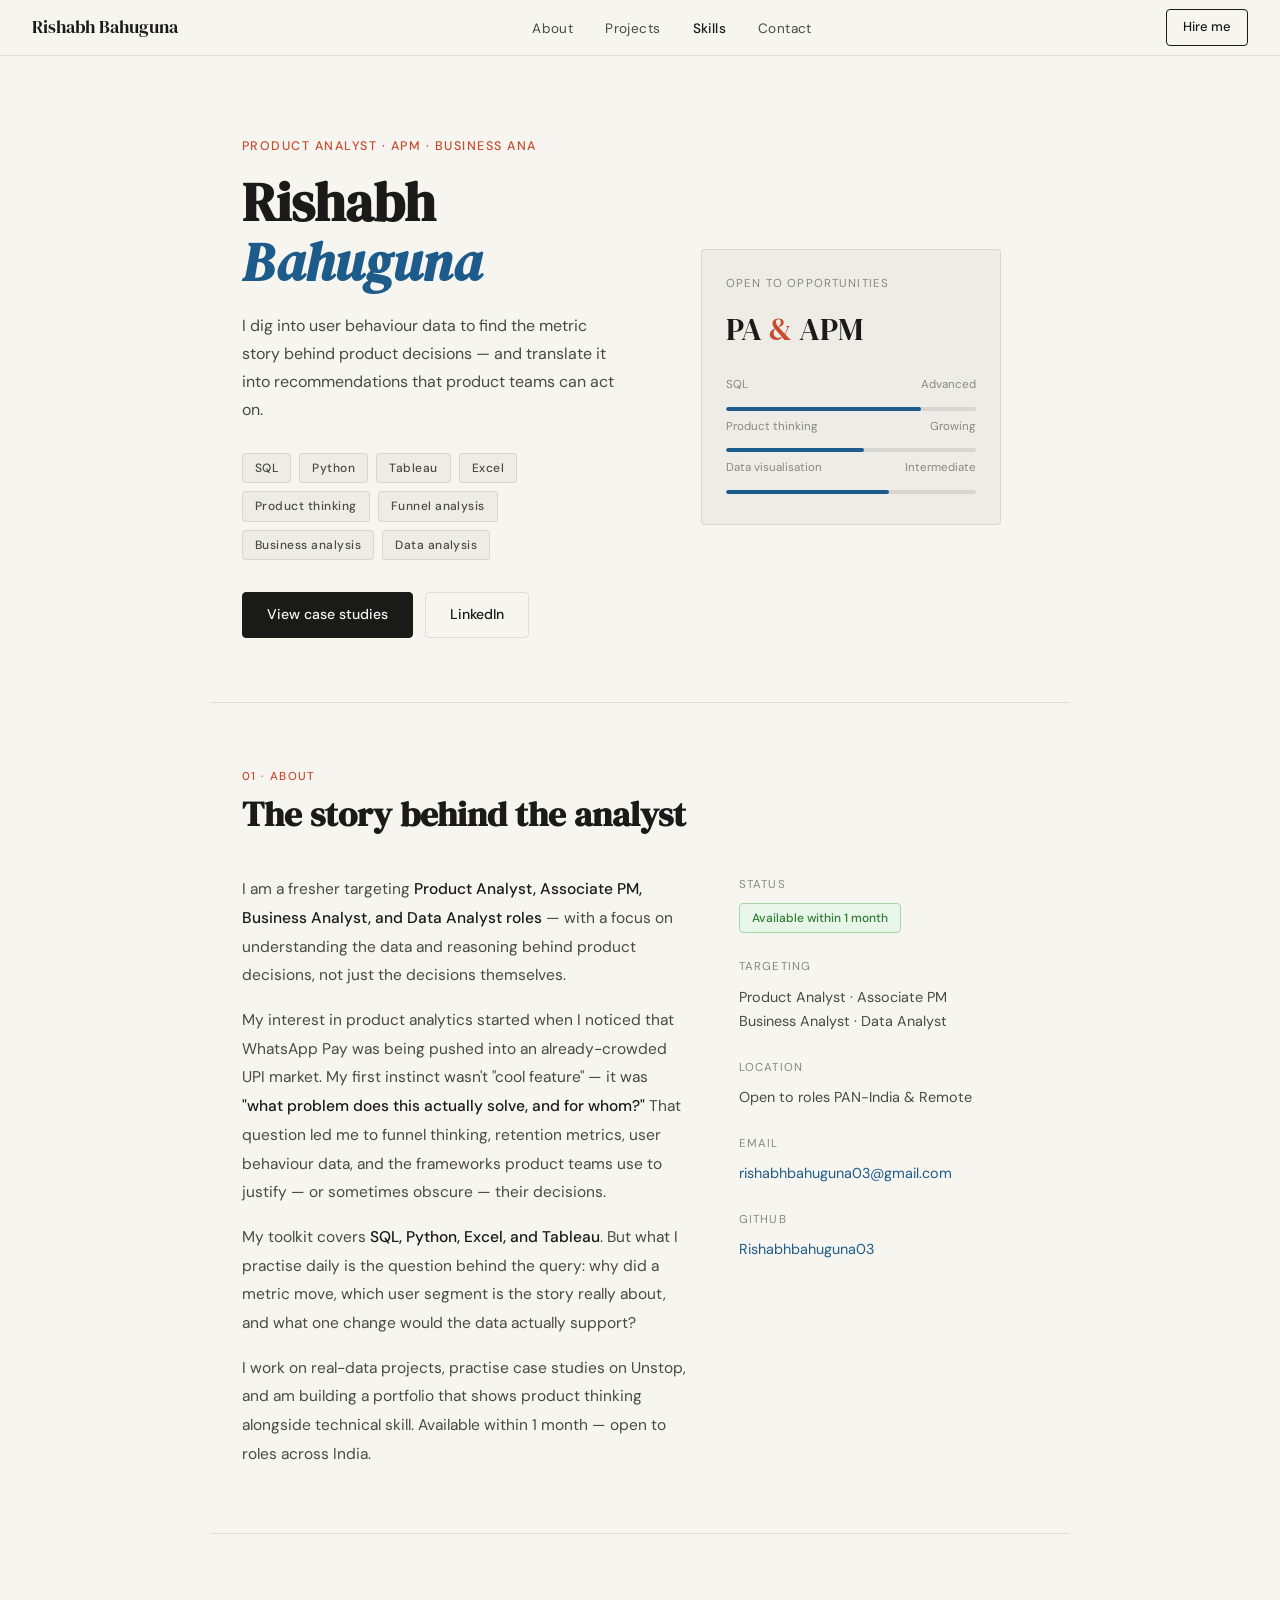
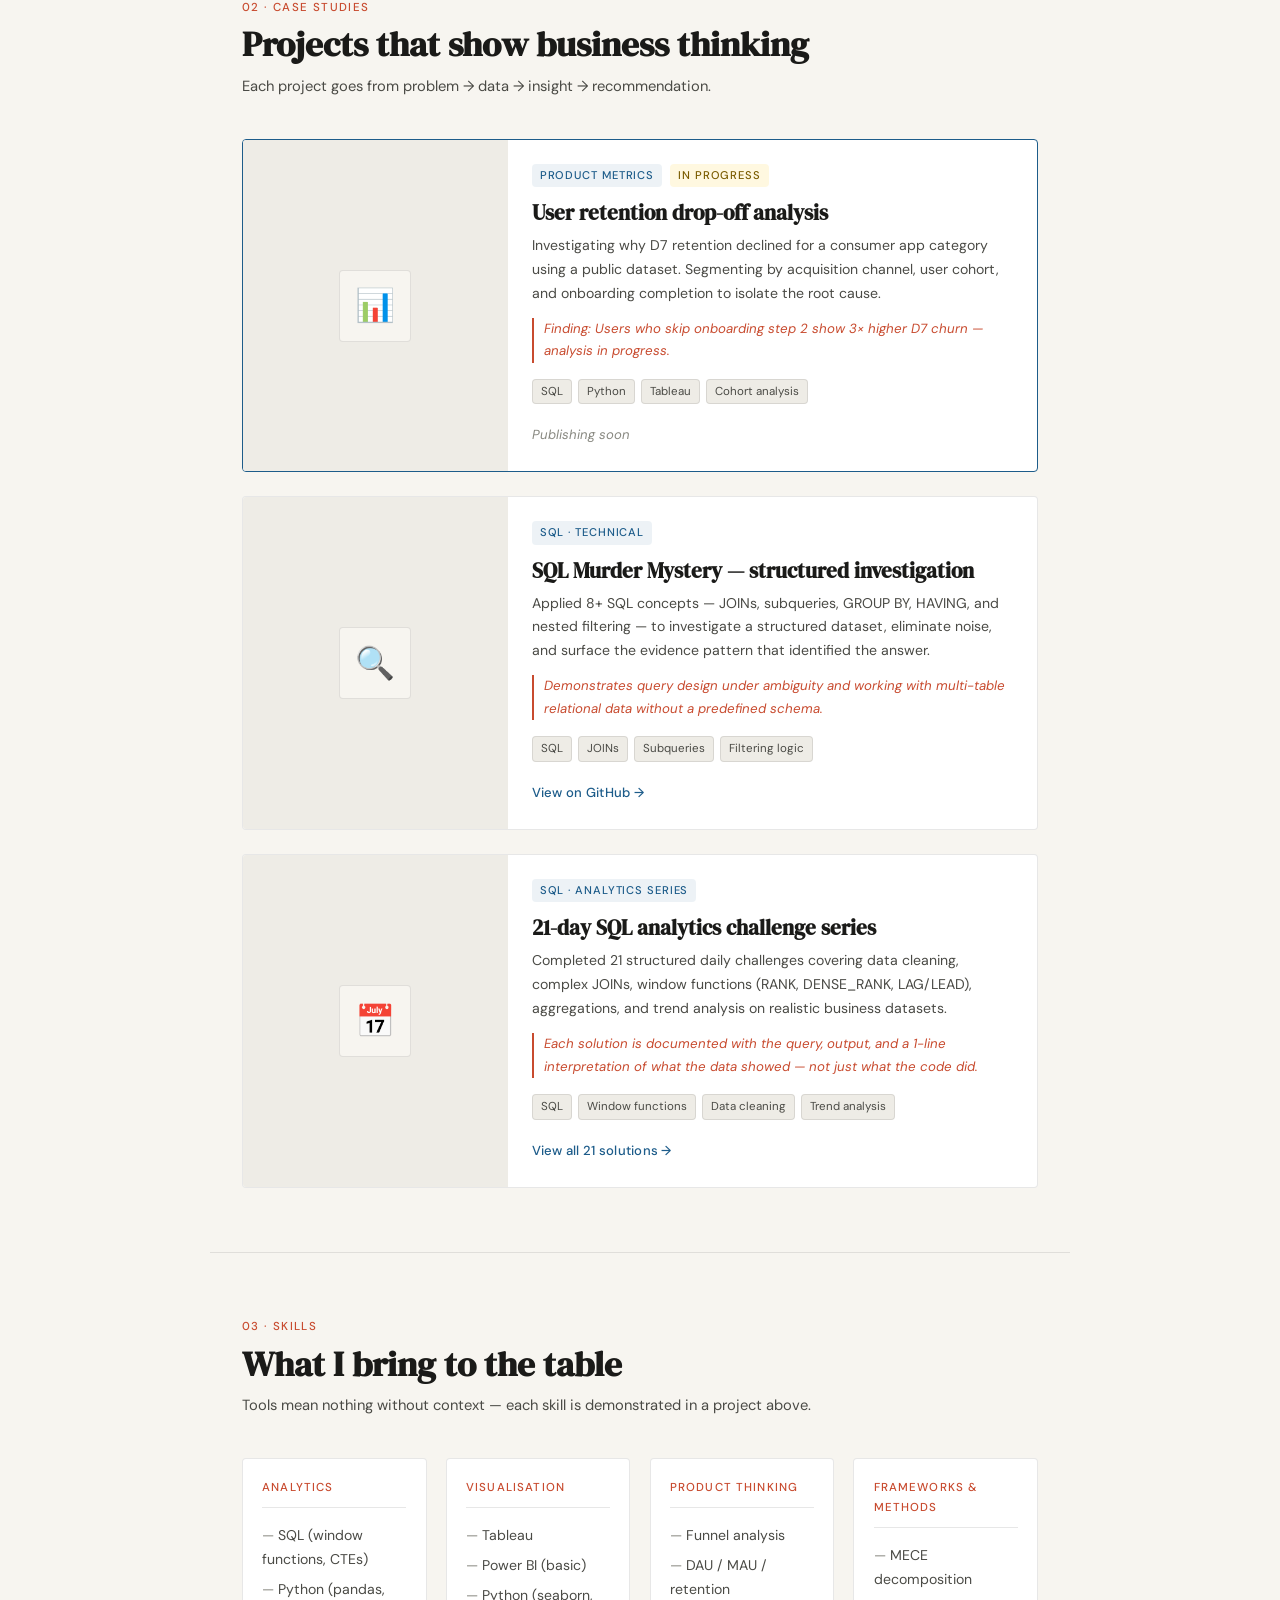
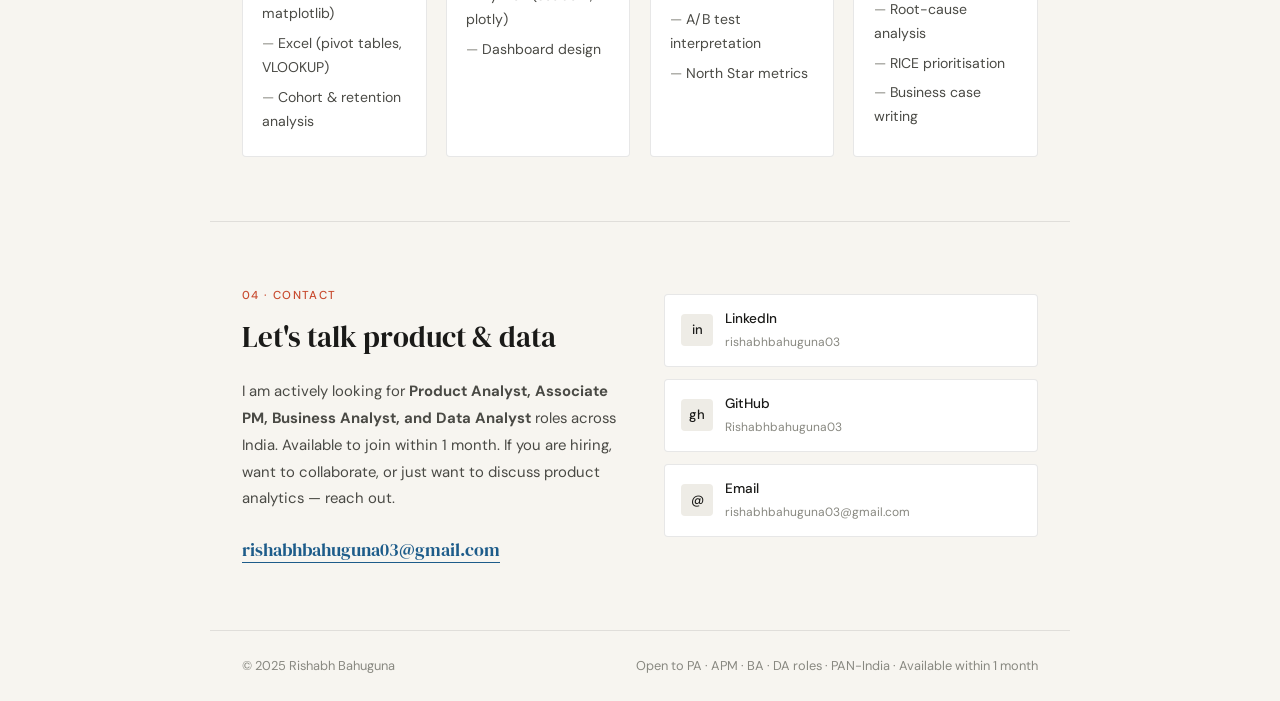
==== index_phase2.html @ 56e6f280 "updated all sections" ====
<!DOCTYPE html>
<html lang="en">
<head>
  <meta charset="UTF-8" />
  <meta name="viewport" content="width=device-width, initial-scale=1.0" />

  <!-- SEO -->
  <title>Rishabh Bahuguna · Product Analyst</title>
  <meta name="description" content="Aspiring Product Analyst and APM. I dig into user behaviour data to find the metric story behind product decisions." />
  <meta name="author" content="Rishabh Bahuguna" />

  <!-- Open Graph (for LinkedIn / WhatsApp previews) -->
  <meta property="og:title"       content="Rishabh Bahuguna · Product Analyst" />
  <meta property="og:description" content="Aspiring Product Analyst & APM · SQL · Python · Tableau · Product thinking" />
  <meta property="og:url"         content="https://rishabhbahuguna03.github.io/" />
  <meta property="og:type"        content="website" />

  <!-- Fonts -->
  <link rel="preconnect" href="https://fonts.googleapis.com" />
  <link rel="preconnect" href="https://fonts.gstatic.com" crossorigin />
  <link href="https://fonts.googleapis.com/css2?family=DM+Serif+Display:ital@0;1&family=DM+Sans:wght@300;400;500&display=swap" rel="stylesheet" />

  <!-- Stylesheet -->
  <link rel="stylesheet" href="assets/css/style.css" />
</head>
<body>

<!-- ═══════════════════════════════════════════════════════════
     NAVIGATION
════════════════════════════════════════════════════════════ -->
<nav>
  <a class="nav-logo" href="#">Rishabh Bahuguna</a>

  <ul class="nav-links">
    <li><a href="#about">About</a></li>
    <li><a href="#projects">Projects</a></li>
    <li><a href="#skills">Skills</a></li>
    <li><a href="#contact">Contact</a></li>
  </ul>

  <!-- Mobile hamburger -->
  <button class="nav-hamburger" aria-label="Toggle menu" aria-expanded="false">
    <span></span><span></span><span></span>
  </button>

  <a class="nav-cta" href="mailto:rishabhbahuguna03@gmail.com">Hire me</a>
</nav>

<!-- Mobile dropdown menu -->
<div class="mobile-menu">
  <a href="#about">About</a>
  <a href="#projects">Projects</a>
  <a href="#skills">Skills</a>
  <a href="#contact">Contact</a>
</div>


<!-- ═══════════════════════════════════════════════════════════
     HERO
════════════════════════════════════════════════════════════ -->
<div class="hero">
  <div class="hero-text">
    <!-- EDIT: Change this line to update the eyebrow text -->
    <div class="hero-eyebrow fade-up">Product Analyst · APM · Business Analyst · Data Analyst</div>

    <!-- EDIT: Your name — keep the <em> tag on your last name for the italic style -->
    <h1 class="hero-name fade-up delay-1">
      Rishabh<br><em>Bahuguna</em>
    </h1>

    <!-- EDIT: Your one-line pitch -->
    <p class="hero-desc fade-up delay-2">
      I dig into user behaviour data to find the metric story behind product decisions — and translate it into recommendations that product teams can act on.
    </p>

    <!-- EDIT: Add or remove skill tags here -->
    <div class="hero-tags fade-up delay-3">
      <span class="tag">SQL</span>
      <span class="tag">Python</span>
      <span class="tag">Tableau</span>
      <span class="tag">Excel</span>
      <span class="tag">Product thinking</span>
      <span class="tag">Funnel analysis</span>
      <span class="tag">Business analysis</span>
      <span class="tag">Data analysis</span>
    </div>

    <div class="hero-btns fade-up delay-4">
      <a class="btn-primary" href="#projects">View case studies</a>
      <a class="btn-outline" href="https://www.linkedin.com/in/rishabhbahuguna03" target="_blank" rel="noopener">LinkedIn</a>
    </div>
  </div>

  <!-- Animated skill card — edit the data-width values (max "100%") -->
  <div class="hero-visual fade-up delay-2">
    <div class="hero-card">
      <div class="hero-card-label">Open to opportunities</div>
      <div class="hero-card-stat">PA <span>&</span> APM</div>

      <div class="mini-bar-label"><span>SQL</span><span>Advanced</span></div>
      <div class="mini-bar">
        <div class="mini-bar-fill" data-width="78%"></div>
      </div>

      <div class="mini-bar-label"><span>Product thinking</span><span>Growing</span></div>
      <div class="mini-bar">
        <div class="mini-bar-fill" data-width="55%"></div>
      </div>

      <div class="mini-bar-label"><span>Data visualisation</span><span>Intermediate</span></div>
      <div class="mini-bar">
        <div class="mini-bar-fill" data-width="65%"></div>
      </div>
    </div>
  </div>
</div>

<hr class="divider" />


<!-- ═══════════════════════════════════════════════════════════
     ABOUT
════════════════════════════════════════════════════════════ -->
<section id="about">
  <div class="section-header reveal">
    <div class="section-num">01 · About</div>
    <h2 class="section-title">The story behind the analyst</h2>
  </div>

  <div class="about-grid">
    <!-- EDIT: Update these paragraphs with your own story -->
    <div class="about-body reveal">
      <p>
        I am a fresher targeting <strong>Product Analyst, Associate PM, Business Analyst, and Data Analyst roles</strong> — with a focus on understanding the data and reasoning behind product decisions, not just the decisions themselves.
      </p>
      <p>
        My interest in product analytics started when I noticed that WhatsApp Pay was being pushed into an already-crowded UPI market. My first instinct wasn't "cool feature" — it was <strong>"what problem does this actually solve, and for whom?"</strong> That question led me to funnel thinking, retention metrics, user behaviour data, and the frameworks product teams use to justify — or sometimes obscure — their decisions.
      </p>
      <p>
        My toolkit covers <strong>SQL, Python, Excel, and Tableau</strong>. But what I practise daily is the question behind the query: why did a metric move, which user segment is the story really about, and what one change would the data actually support?
      </p>
      <p>
        I work on real-data projects, practise case studies on Unstop, and am building a portfolio that shows product thinking alongside technical skill. Available within 1 month — open to roles across India.
      </p>
    </div>

    <!-- EDIT: Update sidebar details -->
    <div class="about-sidebar reveal">
      <div class="sidebar-block">
        <div class="sidebar-label">Status</div>
        <span class="avail-badge">Available within 1 month</span>
      </div>
      <div class="sidebar-block">
        <div class="sidebar-label">Targeting</div>
        <div class="sidebar-val">Product Analyst · Associate PM<br>Business Analyst · Data Analyst</div>
      </div>
      <div class="sidebar-block">
        <div class="sidebar-label">Location</div>
        <div class="sidebar-val">Open to roles PAN-India &amp; Remote</div>
      </div>
      <div class="sidebar-block">
        <div class="sidebar-label">Email</div>
        <div class="sidebar-val">
          <a href="mailto:rishabhbahuguna03@gmail.com">rishabhbahuguna03@gmail.com</a>
        </div>
      </div>
      <div class="sidebar-block">
        <div class="sidebar-label">GitHub</div>
        <div class="sidebar-val">
          <a href="https://github.com/Rishabhbahuguna03" target="_blank" rel="noopener">Rishabhbahuguna03</a>
        </div>
      </div>
    </div>
  </div>
</section>

<hr class="divider" />


<!-- ═══════════════════════════════════════════════════════════
     PROJECTS
     HOW TO ADD A NEW PROJECT:
     1. Copy one <div class="project-card"> block below
     2. Paste it above the others (newest first)
     3. Update: project-type, title, desc, insight, tools, link
     4. Remove class "featured" from old card, add to new one
════════════════════════════════════════════════════════════ -->
<section id="projects">
  <div class="section-header reveal">
    <div class="section-num">02 · Case Studies</div>
    <h2 class="section-title">Projects that show business thinking</h2>
    <p class="section-sub">Each project goes from problem → data → insight → recommendation.</p>
  </div>

  <div class="projects-grid">

    <!-- ── PROJECT CARD: In-progress placeholder ──────────────
         EDIT: Once your retention project is done, replace this
         entire card with a completed one (remove project-wip badge,
         replace project-coming with a real project-link)
    ─────────────────────────────────────────────────────────── -->
    <div class="project-card featured reveal">
      <div class="project-img">
        <!-- EDIT: Replace emoji with an <img> tag when you have a screenshot -->
        <div class="project-img-inner">📊</div>
      </div>
      <div class="project-body">
        <div class="project-meta">
          <span class="project-type">Product metrics</span>
          <span class="project-wip">In progress</span>
        </div>
        <h3 class="project-title">User retention drop-off analysis</h3>
        <p class="project-desc">
          Investigating why D7 retention declined for a consumer app category using a public dataset. Segmenting by acquisition channel, user cohort, and onboarding completion to isolate the root cause.
        </p>
        <p class="project-insight">
          Finding: Users who skip onboarding step 2 show 3× higher D7 churn — analysis in progress.
        </p>
        <div class="project-tools">
          <span class="tool-tag">SQL</span>
          <span class="tool-tag">Python</span>
          <span class="tool-tag">Tableau</span>
          <span class="tool-tag">Cohort analysis</span>
        </div>
        <!-- EDIT: Replace this with a real link once published -->
        <span class="project-coming">Publishing soon</span>
      </div>
    </div>

    <!-- ── PROJECT CARD: SQL Murder Mystery ───────────────────
         EDIT: Update the GitHub link if it changes
    ─────────────────────────────────────────────────────────── -->
    <div class="project-card reveal">
      <div class="project-img">
        <div class="project-img-inner">🔍</div>
      </div>
      <div class="project-body">
        <div class="project-meta">
          <span class="project-type">SQL · Technical</span>
        </div>
        <h3 class="project-title">SQL Murder Mystery — structured investigation</h3>
        <p class="project-desc">
          Applied 8+ SQL concepts — JOINs, subqueries, GROUP BY, HAVING, and nested filtering — to investigate a structured dataset, eliminate noise, and surface the evidence pattern that identified the answer.
        </p>
        <p class="project-insight">
          Demonstrates query design under ambiguity and working with multi-table relational data without a predefined schema.
        </p>
        <div class="project-tools">
          <span class="tool-tag">SQL</span>
          <span class="tool-tag">JOINs</span>
          <span class="tool-tag">Subqueries</span>
          <span class="tool-tag">Filtering logic</span>
        </div>
        <!-- EDIT: Update this URL if your GitHub path changes -->
        <a class="project-link"
           href="https://github.com/Rishabhbahuguna03/SQL/blob/main/SQLWithIDC/Capstone%20Project/04_SQL%20Murder%20Mystery_Capstone%20Project_Indian%20Data%20Club_PDF.pdf"
           target="_blank" rel="noopener">
          View on GitHub
        </a>
      </div>
    </div>

    <!-- ── PROJECT CARD: 21 Day Challenge ─────────────────────
         EDIT: The link below now points to your actual GitHub folder.
         Verify this URL is correct after you deploy.
    ─────────────────────────────────────────────────────────── -->
    <div class="project-card reveal">
      <div class="project-img">
        <div class="project-img-inner">📅</div>
      </div>
      <div class="project-body">
        <div class="project-meta">
          <span class="project-type">SQL · Analytics series</span>
        </div>
        <h3 class="project-title">21-day SQL analytics challenge series</h3>
        <p class="project-desc">
          Completed 21 structured daily challenges covering data cleaning, complex JOINs, window functions (RANK, DENSE_RANK, LAG/LEAD), aggregations, and trend analysis on realistic business datasets.
        </p>
        <p class="project-insight">
          Each solution is documented with the query, output, and a 1-line interpretation of what the data showed — not just what the code did.
        </p>
        <div class="project-tools">
          <span class="tool-tag">SQL</span>
          <span class="tool-tag">Window functions</span>
          <span class="tool-tag">Data cleaning</span>
          <span class="tool-tag">Trend analysis</span>
        </div>
        <!-- EDIT: Verify this URL is live on your GitHub -->
        <a class="project-link"
           href="https://github.com/Rishabhbahuguna03/SQL/tree/main/SQLWithIDC"
           target="_blank" rel="noopener">
          View all 21 solutions
        </a>
      </div>
    </div>

  </div><!-- /projects-grid -->
</section>

<hr class="divider" />


<!-- ═══════════════════════════════════════════════════════════
     SKILLS
     EDIT: Add/remove skills within each <ul> as you learn new tools
════════════════════════════════════════════════════════════ -->
<section id="skills">
  <div class="section-header reveal">
    <div class="section-num">03 · Skills</div>
    <h2 class="section-title">What I bring to the table</h2>
    <p class="section-sub">Tools mean nothing without context — each skill is demonstrated in a project above.</p>
  </div>

  <div class="skills-grid">
    <div class="skill-group reveal">
      <div class="skill-group-title">Analytics</div>
      <ul class="skill-list">
        <li>SQL (window functions, CTEs)</li>
        <li>Python (pandas, matplotlib)</li>
        <li>Excel (pivot tables, VLOOKUP)</li>
        <li>Cohort &amp; retention analysis</li>
      </ul>
    </div>
    <div class="skill-group reveal">
      <div class="skill-group-title">Visualisation</div>
      <ul class="skill-list">
        <li>Tableau</li>
        <li>Power BI (basic)</li>
        <li>Python (seaborn, plotly)</li>
        <li>Dashboard design</li>
      </ul>
    </div>
    <div class="skill-group reveal">
      <div class="skill-group-title">Product thinking</div>
      <ul class="skill-list">
        <li>Funnel analysis</li>
        <li>DAU / MAU / retention</li>
        <li>A/B test interpretation</li>
        <li>North Star metrics</li>
      </ul>
    </div>
    <div class="skill-group reveal">
      <div class="skill-group-title">Frameworks &amp; methods</div>
      <ul class="skill-list">
        <li>MECE decomposition</li>
        <li>Root-cause analysis</li>
        <li>RICE prioritisation</li>
        <li>Business case writing</li>
      </ul>
    </div>
  </div>
</section>

<hr class="divider" />


<!-- ═══════════════════════════════════════════════════════════
     CONTACT
════════════════════════════════════════════════════════════ -->
<section id="contact">
  <div class="contact-inner">
    <div class="contact-left reveal">
      <div class="section-num">04 · Contact</div>
      <div class="contact-title">Let's talk product &amp; data</div>
      <p class="contact-desc">
        I am actively looking for <strong>Product Analyst, Associate PM, Business Analyst, and Data Analyst</strong> roles across India. Available to join within 1 month. If you are hiring, want to collaborate, or just want to discuss product analytics — reach out.
      </p>
      <!-- EDIT: Your email — clicking this also copies it to clipboard (see main.js) -->
      <a class="contact-email" href="mailto:rishabhbahuguna03@gmail.com">
        rishabhbahuguna03@gmail.com
      </a>
    </div>

    <div class="contact-right reveal">
      <!-- EDIT: Update href values with your actual profile URLs -->
      <a class="contact-link" href="https://www.linkedin.com/in/rishabhbahuguna03" target="_blank" rel="noopener">
        <div class="contact-link-icon">in</div>
        <div>
          <span class="contact-link-label">LinkedIn</span>
          <span class="contact-link-sub">rishabhbahuguna03</span>
        </div>
      </a>
      <a class="contact-link" href="https://github.com/Rishabhbahuguna03" target="_blank" rel="noopener">
        <div class="contact-link-icon">gh</div>
        <div>
          <span class="contact-link-label">GitHub</span>
          <span class="contact-link-sub">Rishabhbahuguna03</span>
        </div>
      </a>
      <a class="contact-link" href="mailto:rishabhbahuguna03@gmail.com">
        <div class="contact-link-icon">@</div>
        <div>
          <span class="contact-link-label">Email</span>
          <span class="contact-link-sub">rishabhbahuguna03@gmail.com</span>
        </div>
      </a>
    </div>
  </div>
</section>

<footer>
  <span class="footer-note">© 2025 Rishabh Bahuguna</span>
  <span class="footer-note">Open to PA · APM · BA · DA roles · PAN-India · Available within 1 month</span>
</footer>


<!-- Script at bottom so it loads after HTML -->
<script src="assets/js/main.js"></script>
</body>
</html>
---- assets/css/style.css ----
/* ============================================================
   Rishabh Bahuguna · Portfolio
   style.css — all visual styles
   ============================================================ */

/* ── Variables ─────────────────────────────────────────────── */
:root {
  --ink:      #1a1a18;
  --ink2:     #4a4a45;
  --ink3:     #888880;
  --paper:    #f7f5f0;
  --paper2:   #eeece6;
  --accent:   #c84b2f;
  --accent2:  #1d5c8a;
  --border:   rgba(26, 26, 24, 0.10);
  --serif:    'DM Serif Display', Georgia, serif;
  --sans:     'DM Sans', system-ui, sans-serif;
  --max:      860px;
  --radius:   4px;
}

/* ── Reset ──────────────────────────────────────────────────── */
*, *::before, *::after {
  box-sizing: border-box;
  margin: 0;
  padding: 0;
}
html { scroll-behavior: smooth; }
body {
  font-family: var(--sans);
  background: var(--paper);
  color: var(--ink);
  font-size: 16px;
  line-height: 1.7;
  -webkit-font-smoothing: antialiased;
}
img { max-width: 100%; display: block; }
a { color: inherit; }

/* ── Utilities ──────────────────────────────────────────────── */
.container {
  max-width: var(--max);
  margin: 0 auto;
  padding: 0 2rem;
}
.divider {
  border: none;
  border-top: 1px solid var(--border);
  max-width: var(--max);
  margin: 0 auto;
}
.section-num {
  font-size: 0.72rem;
  font-weight: 500;
  letter-spacing: .12em;
  text-transform: uppercase;
  color: var(--accent);
  margin-bottom: 0.4rem;
}
.section-title {
  font-family: var(--serif);
  font-size: clamp(1.6rem, 3vw, 2.2rem);
  color: var(--ink);
  line-height: 1.2;
}
.section-sub {
  font-size: 0.92rem;
  color: var(--ink2);
  margin-top: 0.5rem;
}
.section-header { margin-bottom: 2.5rem; }

/* ── Navigation ─────────────────────────────────────────────── */
nav {
  position: sticky;
  top: 0;
  z-index: 100;
  background: var(--paper);
  border-bottom: 1px solid var(--border);
  padding: 0 2rem;
  display: flex;
  align-items: center;
  justify-content: space-between;
  height: 56px;
}
.nav-logo {
  font-family: var(--serif);
  font-size: 1.1rem;
  color: var(--ink);
  text-decoration: none;
}
.nav-links {
  display: flex;
  gap: 2rem;
  list-style: none;
}
.nav-links a {
  font-size: 0.85rem;
  color: var(--ink2);
  text-decoration: none;
  letter-spacing: .03em;
  transition: color .2s;
}
.nav-links a:hover { color: var(--accent); }
.nav-links a.active { color: var(--ink); font-weight: 500; }
.nav-cta {
  font-size: 0.82rem;
  font-weight: 500;
  padding: 6px 16px;
  border: 1px solid var(--ink);
  border-radius: var(--radius);
  color: var(--ink);
  text-decoration: none;
  transition: all .2s;
}
.nav-cta:hover {
  background: var(--ink);
  color: var(--paper);
}
.nav-hamburger {
  display: none;
  flex-direction: column;
  gap: 5px;
  cursor: pointer;
  background: none;
  border: none;
  padding: 4px;
}
.nav-hamburger span {
  display: block;
  width: 22px;
  height: 1.5px;
  background: var(--ink);
  transition: all .25s;
}
.mobile-menu {
  display: none;
  position: absolute;
  top: 56px;
  left: 0;
  right: 0;
  background: var(--paper);
  border-bottom: 1px solid var(--border);
  padding: 1rem 2rem;
  flex-direction: column;
  gap: 1rem;
  z-index: 99;
}
.mobile-menu.open { display: flex; }
.mobile-menu a {
  font-size: 0.95rem;
  color: var(--ink2);
  text-decoration: none;
}

/* ── Hero ───────────────────────────────────────────────────── */
.hero {
  max-width: var(--max);
  margin: 0 auto;
  padding: 5rem 2rem 4rem;
  display: grid;
  grid-template-columns: 1fr 1fr;
  gap: 3rem;
  align-items: center;
}
.hero-eyebrow {
  font-size: 0.78rem;
  font-weight: 500;
  letter-spacing: .12em;
  text-transform: uppercase;
  color: var(--accent);
  margin-bottom: 1rem;
}
.hero-name {
  font-family: var(--serif);
  font-size: clamp(2.4rem, 5vw, 3.4rem);
  line-height: 1.1;
  color: var(--ink);
  margin-bottom: 1.2rem;
}
.hero-name em {
  font-style: italic;
  color: var(--accent2);
}
.hero-desc {
  font-size: 1rem;
  color: var(--ink2);
  line-height: 1.75;
  margin-bottom: 1.8rem;
  max-width: 400px;
}
.hero-tags {
  display: flex;
  flex-wrap: wrap;
  gap: 8px;
  margin-bottom: 2rem;
}
.tag {
  font-size: 0.75rem;
  font-weight: 500;
  letter-spacing: .04em;
  padding: 4px 12px;
  border: 1px solid var(--border);
  border-radius: var(--radius);
  color: var(--ink2);
  background: var(--paper2);
}
.hero-btns {
  display: flex;
  gap: 12px;
  flex-wrap: wrap;
}
.btn-primary {
  font-size: 0.88rem;
  font-weight: 500;
  padding: 10px 24px;
  background: var(--ink);
  color: var(--paper);
  border: 1px solid var(--ink);
  border-radius: var(--radius);
  text-decoration: none;
  transition: all .2s;
  cursor: pointer;
}
.btn-primary:hover {
  background: var(--accent);
  border-color: var(--accent);
}
.btn-outline {
  font-size: 0.88rem;
  font-weight: 500;
  padding: 10px 24px;
  background: transparent;
  color: var(--ink);
  border: 1px solid var(--border);
  border-radius: var(--radius);
  text-decoration: none;
  transition: all .2s;
}
.btn-outline:hover { border-color: var(--ink); }

/* Hero visual card */
.hero-visual {
  display: flex;
  justify-content: center;
  align-items: center;
}
.hero-card {
  background: var(--paper2);
  border: 1px solid var(--border);
  border-radius: var(--radius);
  padding: 1.5rem;
  width: 100%;
  max-width: 300px;
}
.hero-card-label {
  font-size: 0.72rem;
  letter-spacing: .1em;
  text-transform: uppercase;
  color: var(--ink3);
  margin-bottom: 0.5rem;
}
.hero-card-stat {
  font-family: var(--serif);
  font-size: 2rem;
  color: var(--ink);
  margin-bottom: 1.2rem;
}
.hero-card-stat span { color: var(--accent); }
.mini-bar {
  height: 4px;
  background: var(--border);
  border-radius: 2px;
  margin-bottom: 6px;
  overflow: hidden;
}
.mini-bar-fill {
  height: 100%;
  background: var(--accent2);
  border-radius: 2px;
  width: 0;
  transition: width 1.2s ease;
}
.mini-bar-label {
  font-size: 0.72rem;
  color: var(--ink3);
  display: flex;
  justify-content: space-between;
  margin-bottom: 12px;
}

/* ── About ──────────────────────────────────────────────────── */
#about {
  max-width: var(--max);
  margin: 0 auto;
  padding: 4rem 2rem;
}
.about-grid {
  display: grid;
  grid-template-columns: 3fr 2fr;
  gap: 3rem;
  align-items: start;
}
.about-body {
  font-size: 0.97rem;
  color: var(--ink2);
  line-height: 1.85;
}
.about-body p { margin-bottom: 1rem; }
.about-body p:last-child { margin-bottom: 0; }
.about-body strong { color: var(--ink); font-weight: 500; }
.sidebar-block { margin-bottom: 1.5rem; }
.sidebar-label {
  font-size: 0.72rem;
  letter-spacing: .1em;
  text-transform: uppercase;
  color: var(--ink3);
  margin-bottom: 0.5rem;
}
.sidebar-val { font-size: 0.9rem; color: var(--ink2); }
.sidebar-val a { color: var(--accent2); text-decoration: none; }
.sidebar-val a:hover { color: var(--accent); }
.avail-badge {
  display: inline-block;
  font-size: 0.75rem;
  font-weight: 500;
  padding: 4px 12px;
  border-radius: var(--radius);
  background: #e8f5e9;
  color: #2e7d32;
  border: 1px solid #a5d6a7;
}

/* ── Projects ───────────────────────────────────────────────── */
#projects {
  max-width: var(--max);
  margin: 0 auto;
  padding: 4rem 2rem;
}
.projects-grid { display: grid; gap: 1.5rem; }
.project-card {
  border: 1px solid var(--border);
  border-radius: var(--radius);
  overflow: hidden;
  background: white;
  display: grid;
  grid-template-columns: 1fr 2fr;
  transition: box-shadow .2s, transform .2s;
}
.project-card:hover {
  box-shadow: 0 6px 30px rgba(0, 0, 0, 0.08);
  transform: translateY(-2px);
}
.project-card.featured {
  border-color: var(--accent2);
  border-width: 1.5px;
}
.project-img {
  background: var(--paper2);
  display: flex;
  align-items: center;
  justify-content: center;
  min-height: 180px;
  padding: 2rem;
}
.project-img-inner {
  width: 72px;
  height: 72px;
  border-radius: var(--radius);
  display: flex;
  align-items: center;
  justify-content: center;
  font-size: 2rem;
  background: var(--paper);
  border: 1px solid var(--border);
}
.project-body { padding: 1.5rem; }
.project-meta {
  display: flex;
  gap: 8px;
  flex-wrap: wrap;
  margin-bottom: 0.75rem;
}
.project-type {
  font-size: 0.7rem;
  font-weight: 500;
  letter-spacing: .08em;
  text-transform: uppercase;
  padding: 2px 8px;
  border-radius: var(--radius);
  color: var(--accent2);
  background: rgba(29, 92, 138, 0.08);
}
.project-wip {
  font-size: 0.7rem;
  font-weight: 500;
  letter-spacing: .08em;
  text-transform: uppercase;
  padding: 2px 8px;
  border-radius: var(--radius);
  color: #7b5c00;
  background: rgba(255, 193, 7, 0.12);
}
.project-title {
  font-family: var(--serif);
  font-size: 1.3rem;
  color: var(--ink);
  margin-bottom: 0.5rem;
  line-height: 1.3;
}
.project-desc {
  font-size: 0.88rem;
  color: var(--ink2);
  line-height: 1.7;
  margin-bottom: 0.75rem;
}
.project-insight {
  font-size: 0.83rem;
  color: var(--accent);
  border-left: 2px solid var(--accent);
  padding-left: 10px;
  margin-bottom: 1rem;
  font-style: italic;
}
.project-tools {
  display: flex;
  flex-wrap: wrap;
  gap: 6px;
  margin-bottom: 1rem;
}
.tool-tag {
  font-size: 0.72rem;
  padding: 2px 8px;
  background: var(--paper2);
  border: 1px solid var(--border);
  border-radius: var(--radius);
  color: var(--ink2);
}
.project-link {
  font-size: 0.82rem;
  font-weight: 500;
  color: var(--accent2);
  text-decoration: none;
  letter-spacing: .02em;
  transition: color .2s;
}
.project-link:hover { color: var(--accent); }
.project-link::after { content: ' →'; }
.project-coming {
  font-size: 0.82rem;
  color: var(--ink3);
  font-style: italic;
}

/* ── Skills ─────────────────────────────────────────────────── */
#skills {
  max-width: var(--max);
  margin: 0 auto;
  padding: 4rem 2rem;
}
.skills-grid {
  display: grid;
  grid-template-columns: repeat(auto-fit, minmax(180px, 1fr));
  gap: 1.2rem;
}
.skill-group {
  background: white;
  border: 1px solid var(--border);
  border-radius: var(--radius);
  padding: 1.2rem;
}
.skill-group-title {
  font-size: 0.72rem;
  font-weight: 500;
  letter-spacing: .1em;
  text-transform: uppercase;
  color: var(--accent);
  margin-bottom: 0.8rem;
  padding-bottom: 0.6rem;
  border-bottom: 1px solid var(--border);
}
.skill-list { list-style: none; }
.skill-list li {
  font-size: 0.88rem;
  color: var(--ink2);
  padding: 3px 0;
}
.skill-list li::before { content: '—  '; color: var(--ink3); }

/* ── Contact ─────────────────────────────────────────────────── */
#contact {
  max-width: var(--max);
  margin: 0 auto;
  padding: 4rem 2rem;
}
.contact-inner {
  display: grid;
  grid-template-columns: 1fr 1fr;
  gap: 3rem;
  align-items: start;
}
.contact-title {
  font-family: var(--serif);
  font-size: 1.8rem;
  color: var(--ink);
  margin: 0.5rem 0 1rem;
}
.contact-desc {
  font-size: 0.93rem;
  color: var(--ink2);
  line-height: 1.8;
  margin-bottom: 1.5rem;
}
.contact-email {
  font-family: var(--serif);
  font-size: 1.1rem;
  color: var(--accent2);
  text-decoration: none;
  border-bottom: 1px solid currentColor;
  transition: color .2s;
}
.contact-email:hover { color: var(--accent); }
.contact-right {
  display: flex;
  flex-direction: column;
  gap: 12px;
  padding-top: 0.5rem;
}
.contact-link {
  display: flex;
  align-items: center;
  gap: 12px;
  font-size: 0.88rem;
  color: var(--ink2);
  text-decoration: none;
  padding: 12px 16px;
  border: 1px solid var(--border);
  border-radius: var(--radius);
  background: white;
  transition: all .2s;
}
.contact-link:hover {
  border-color: var(--ink2);
  color: var(--ink);
}
.contact-link-icon {
  width: 32px;
  height: 32px;
  border-radius: var(--radius);
  background: var(--paper2);
  display: flex;
  align-items: center;
  justify-content: center;
  font-size: 0.82rem;
  font-weight: 500;
  color: var(--ink);
  flex-shrink: 0;
}
.contact-link-label {
  font-weight: 500;
  color: var(--ink);
  font-size: 0.85rem;
  display: block;
}
.contact-link-sub {
  font-size: 0.75rem;
  color: var(--ink3);
}

/* ── Footer ─────────────────────────────────────────────────── */
footer {
  border-top: 1px solid var(--border);
  padding: 1.5rem 2rem;
  display: flex;
  align-items: center;
  justify-content: space-between;
  max-width: var(--max);
  margin: 0 auto;
}
.footer-note { font-size: 0.8rem; color: var(--ink3); }

/* ── Animations ─────────────────────────────────────────────── */
@keyframes fadeUp {
  from { opacity: 0; transform: translateY(18px); }
  to   { opacity: 1; transform: translateY(0); }
}
.fade-up {
  opacity: 0;
  animation: fadeUp .6s ease forwards;
}
.delay-1 { animation-delay: .1s; }
.delay-2 { animation-delay: .2s; }
.delay-3 { animation-delay: .35s; }
.delay-4 { animation-delay: .5s; }

/* Scroll reveal (JS adds .revealed) */
.reveal {
  opacity: 0;
  transform: translateY(20px);
  transition: opacity .6s ease, transform .6s ease;
}
.reveal.revealed {
  opacity: 1;
  transform: translateY(0);
}

/* ── Responsive ─────────────────────────────────────────────── */
@media (max-width: 680px) {
  .hero {
    grid-template-columns: 1fr;
    padding: 3rem 1.5rem 2.5rem;
  }
  .hero-visual { display: none; }
  .about-grid  { grid-template-columns: 1fr; }
  .project-card { grid-template-columns: 1fr; }
  .project-img  { min-height: 80px; }
  .contact-inner { grid-template-columns: 1fr; }
  .nav-links  { display: none; }
  .nav-cta    { display: none; }
  .nav-hamburger { display: flex; }
  section, #about, #projects, #skills, #contact {
    padding: 3rem 1.5rem;
  }
  footer { flex-direction: column; gap: 6px; text-align: center; }
}
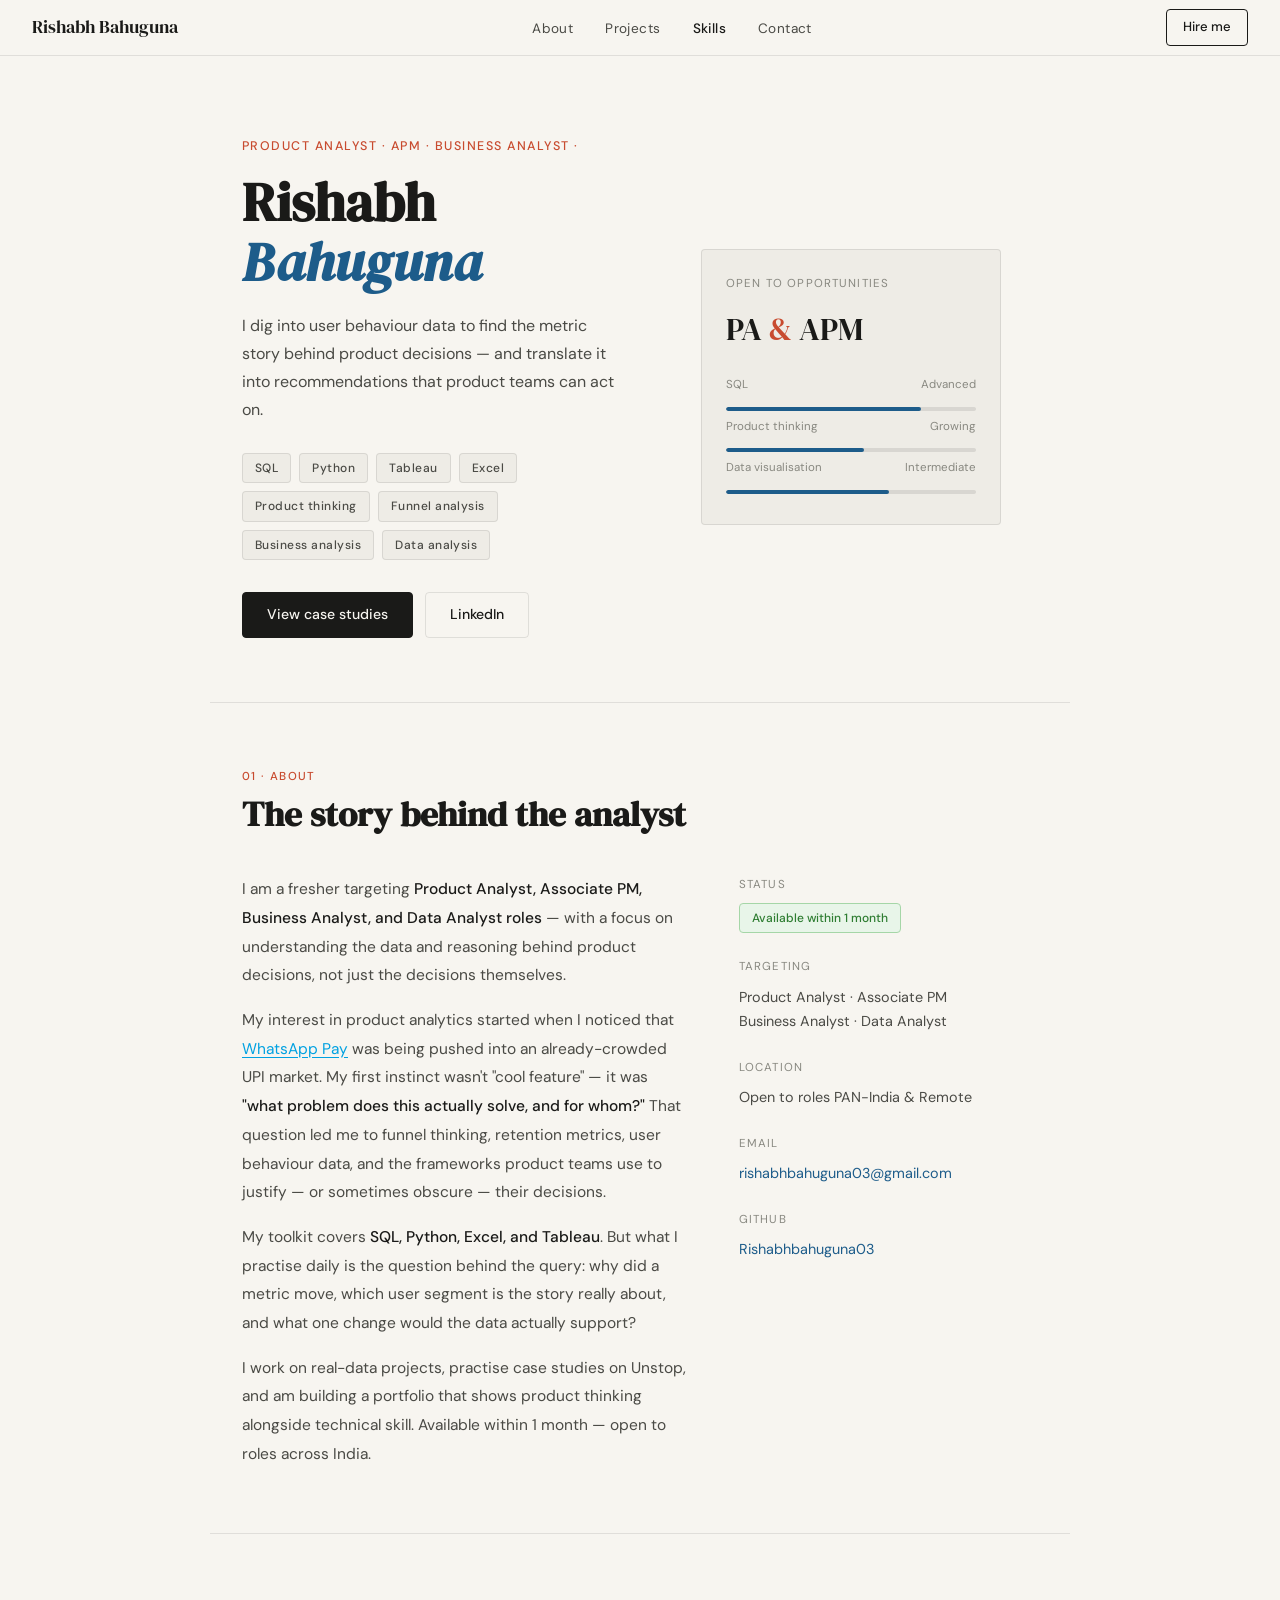
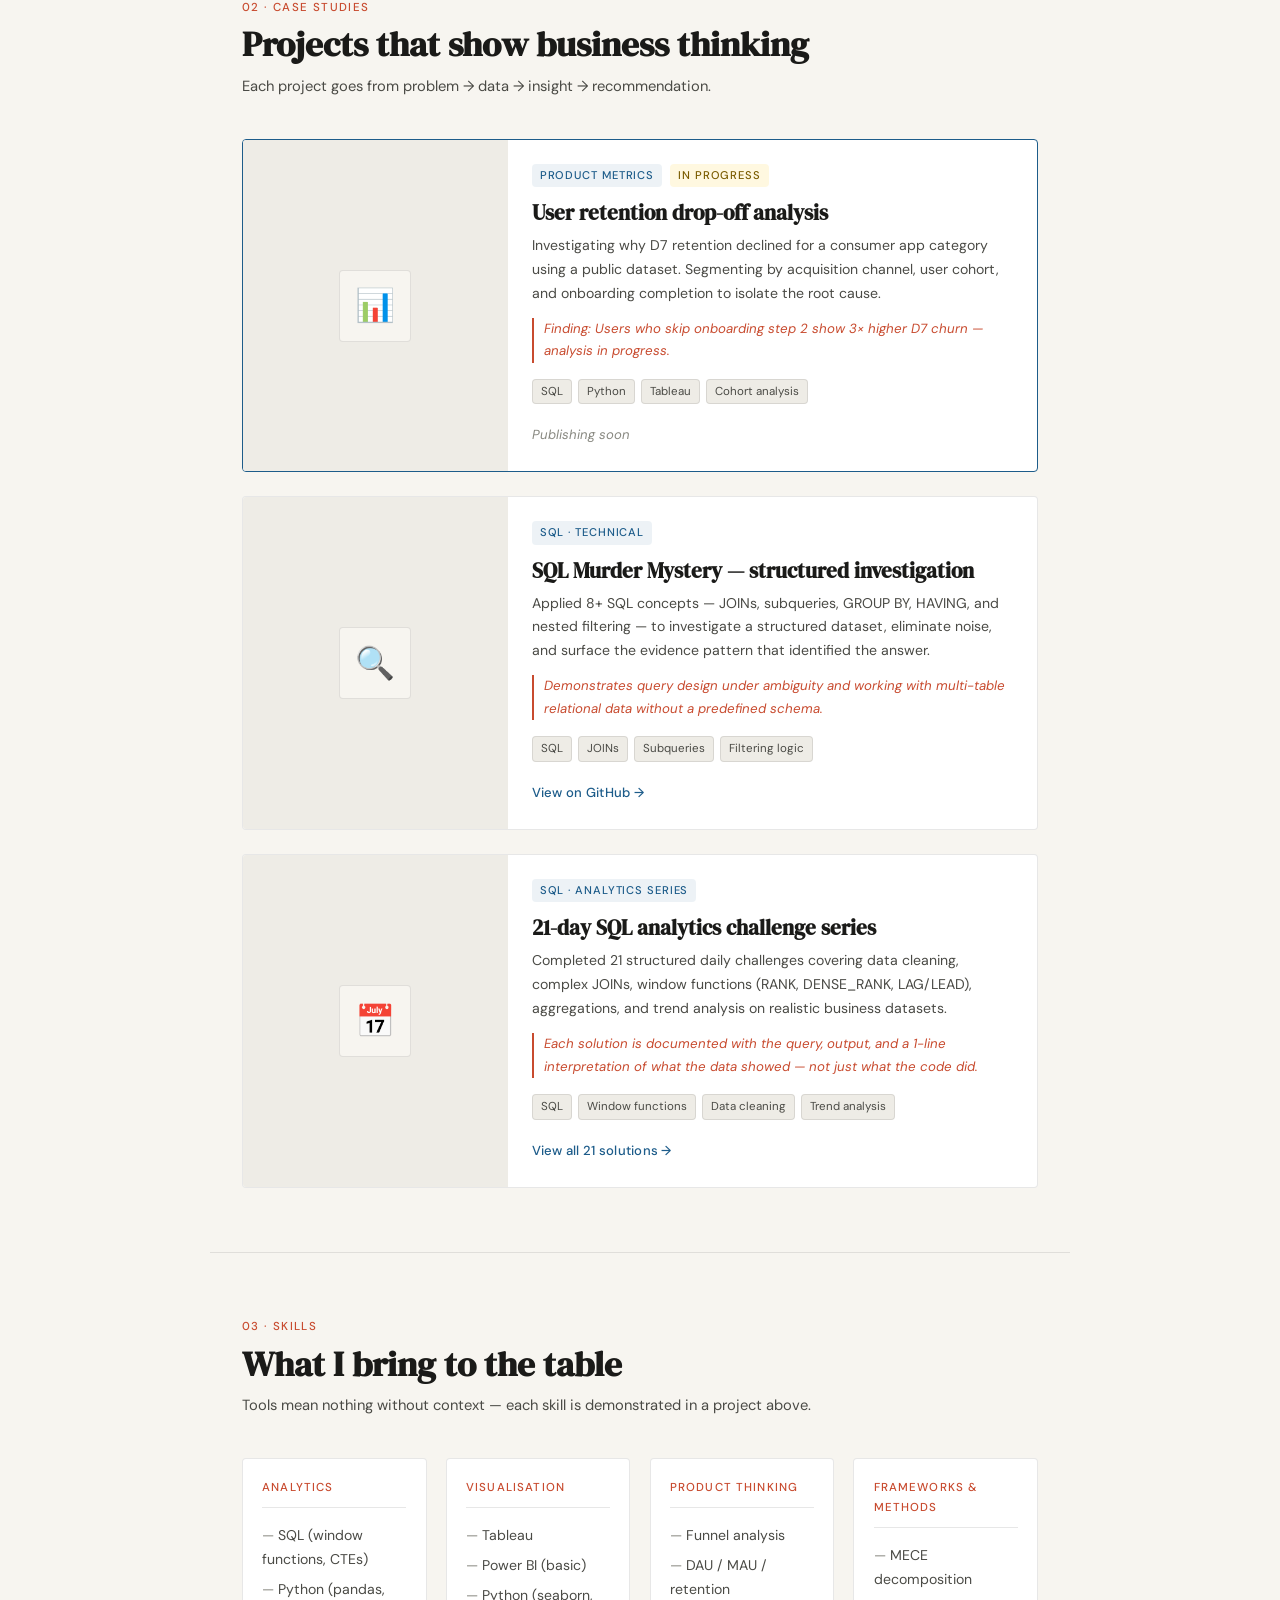
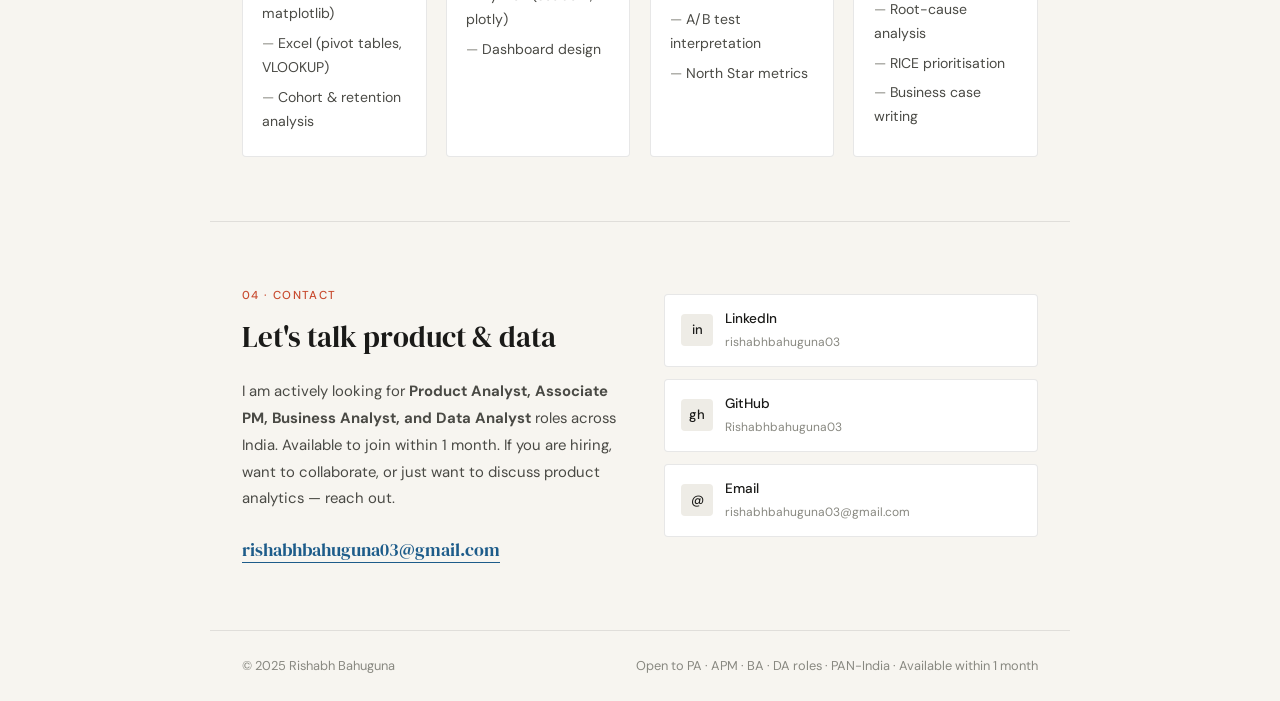
==== commit 9f45c3a1: "updated html and css In .html, I added WhatsApp Pay hyperlinked article and in .css, I added brand c" ====
--- a/index_phase2.html
+++ b/index_phase2.html
@@ -134,7 +134,7 @@
         I am a fresher targeting <strong>Product Analyst, Associate PM, Business Analyst, and Data Analyst roles</strong> — with a focus on understanding the data and reasoning behind product decisions, not just the decisions themselves.
       </p>
       <p>
-        My interest in product analytics started when I noticed that WhatsApp Pay was being pushed into an already-crowded UPI market. My first instinct wasn't "cool feature" — it was <strong>"what problem does this actually solve, and for whom?"</strong> That question led me to funnel thinking, retention metrics, user behaviour data, and the frameworks product teams use to justify — or sometimes obscure — their decisions.
+        My interest in product analytics started when I noticed that <a href="https://www.business-standard.com/technology/tech-news/whatsapp-pay-what-is-it-how-to-enable-it-competitors-in-india-and-more-125010100440_1.html">WhatsApp Pay</a> was being pushed into an already-crowded UPI market. My first instinct wasn't "cool feature" — it was <strong>"what problem does this actually solve, and for whom?"</strong> That question led me to funnel thinking, retention metrics, user behaviour data, and the frameworks product teams use to justify — or sometimes obscure — their decisions.
       </p>
       <p>
         My toolkit covers <strong>SQL, Python, Excel, and Tableau</strong>. But what I practise daily is the question behind the query: why did a metric move, which user segment is the story really about, and what one change would the data actually support?
--- a/assets/css/style.css
+++ b/assets/css/style.css
@@ -12,6 +12,7 @@
   --paper2:   #eeece6;
   --accent:   #c84b2f;
   --accent2:  #1d5c8a;
+  --brand:    #00a1e1;
   --border:   rgba(26, 26, 24, 0.10);
   --serif:    'DM Serif Display', Georgia, serif;
   --sans:     'DM Sans', system-ui, sans-serif;
@@ -309,6 +310,13 @@
 .about-body p { margin-bottom: 1rem; }
 .about-body p:last-child { margin-bottom: 0; }
 .about-body strong { color: var(--ink); font-weight: 500; }
+.about-body a {
+  color: var(--brand);
+  text-decoration: underline;
+  text-underline-offset: 3px;
+  transition: opacity .2s, color .2s;
+}
+.about-body a:hover { opacity: 0.75; }
 .sidebar-block { margin-bottom: 1.5rem; }
 .sidebar-label {
   font-size: 0.72rem;
@@ -622,4 +630,4 @@
     padding: 3rem 1.5rem;
   }
   footer { flex-direction: column; gap: 6px; text-align: center; }
-}
+}
